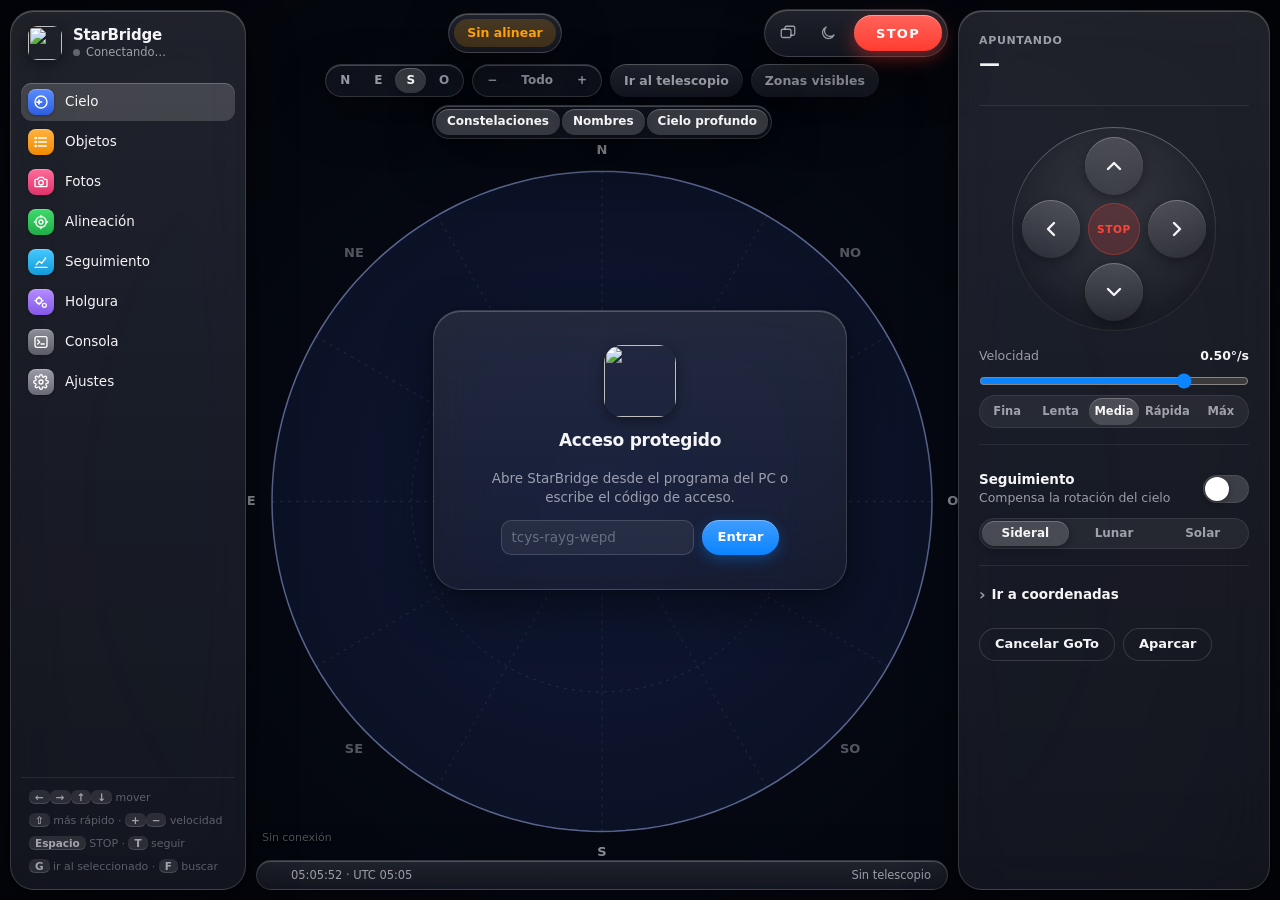
==== desktop/src/main/resources/desk/desk.html @ 4b5fffd3 "StarBridge 0.5.0" ====
<!doctype html>
<html lang="es">
<head>
<meta charset="utf-8">
<meta name="viewport" content="width=device-width, initial-scale=1">
<meta name="color-scheme" content="dark">
<title>StarBridge</title>
<link rel="icon" href="icon-192.png">
<link rel="stylesheet" href="desk.css">
<script src="i18n-en.js"></script>
<script src="i18n.js"></script>
</head>
<body>
<div id="app">
  <!-- Toolbar -->
  <header class="toolbar">
    <div class="brand">
      <img src="icon-192.png" alt="" class="logo">
      <div>
        <div class="app-name">StarBridge</div>
        <div class="conn"><span id="connDot" class="dot"></span><span id="connText">Conectando…</span></div>
      </div>
    </div>
    <div class="toolbar-mid">
      <button id="alignPill" class="pill warn" data-view-link="align">Sin alinear</button>
      <span id="statePill" class="pill hidden"></span>
      <button id="camPill" class="pill hidden" data-view-link="photos" title="La cámara del iPhone"></button>
      <button id="peerPill" class="pill busy hidden" title="Otro StarBridge de la WiFi tiene el telescopio"></button>
      <button id="homePill" class="pill hidden" title="Volver al panel de este PC"></button>
      <button id="portPill" class="pill warn hidden">Elige el puerto del cable</button>
    </div>
    <div class="toolbar-right">
      <button id="padToggle" class="icon-btn hidden" title="Mostrar u ocultar el mando" aria-label="Mando"></button>
      <button id="winBtn" class="icon-btn" title="Ventanas: abre secciones en ventanas aparte" aria-label="Ventanas"></button>
      <button id="nightBtn" class="icon-btn" title="Modo nocturno (N)" aria-label="Modo nocturno"></button>
      <button id="stopBtn" class="stop" title="Parar todo (Espacio)">STOP</button>
    </div>
  </header>

  <!-- Sidebar -->
  <nav class="sidebar" id="sidebar">
    <button data-view="sky" class="active"><i data-icon="sky"></i><span>Cielo</span><kbd>1</kbd></button>
    <button data-view="objects"><i data-icon="list"></i><span>Objetos</span><kbd>2</kbd></button>
    <button data-view="photos"><i data-icon="camera"></i><span>Fotos</span><b class="side-badge hidden" id="photoBadge"></b><kbd>3</kbd></button>
    <button data-view="align"><i data-icon="target"></i><span>Alineación</span><kbd>4</kbd></button>
    <button data-view="tracking"><i data-icon="chart"></i><span>Seguimiento</span><kbd>5</kbd></button>
    <button data-view="slack"><i data-icon="gears"></i><span>Holgura</span><kbd>6</kbd></button>
    <button data-view="console"><i data-icon="terminal"></i><span>Consola</span><kbd>7</kbd></button>
    <button data-view="settings"><i data-icon="settings"></i><span>Ajustes</span><kbd>8</kbd></button>
    <div class="sidebar-foot">
      <div class="kbd-help">
        <div><kbd>←</kbd><kbd>→</kbd><kbd>↑</kbd><kbd>↓</kbd> mover</div>
        <div><kbd>⇧</kbd> más rápido · <kbd>+</kbd><kbd>−</kbd> velocidad</div>
        <div><kbd>Espacio</kbd> STOP · <kbd>T</kbd> seguir</div>
        <div><kbd>G</kbd> ir al seleccionado · <kbd>F</kbd> buscar</div>
      </div>
    </div>
  </nav>

  <!-- Main views -->
  <main class="main">
    <!-- CIELO -->
    <section class="view active" id="view-sky">
      <div class="map-wrap" id="mapWrap">
        <canvas id="sky"></canvas>
        <div class="map-tools">
          <div class="seg small" id="faceSeg">
            <button data-face="0">N</button><button data-face="90">E</button><button data-face="180" class="active">S</button><button data-face="270">O</button>
          </div>
          <div class="seg small">
            <button id="zoomOut" aria-label="Alejar">−</button><button id="zoomReset">Todo</button><button id="zoomIn" aria-label="Acercar">+</button>
          </div>
          <button id="centerScope" class="tool-btn">Ir al telescopio</button>
          <button id="zonesBtn" class="tool-btn" title="Lo que ves desde donde estás (una ventana…)">Zonas visibles</button>
          <div class="seg small" id="layerSeg">
            <button data-layer="lines" class="active">Constelaciones</button><button data-layer="names" class="active">Nombres</button><button data-layer="dso" class="active">Cielo profundo</button>
          </div>
        </div>
        <div class="map-legend" id="mapLegend"></div>
        <div class="tooltip hidden" id="tooltip"></div>
        <div class="map-card hidden" id="mapCard"></div>
        <div class="zone-panel hidden" id="zonePanel"></div>
        <div class="zone-bar hidden" id="zoneBar"></div>
      </div>
    </section>

    <!-- OBJETOS -->
    <section class="view" id="view-objects">
      <div class="two-col">
        <div class="col list-col">
          <div class="search">
            <i data-icon="search"></i>
            <input id="q" type="search" placeholder="M42, Júpiter, Vega, Andrómeda…" autocomplete="off" spellcheck="false">
          </div>
          <div class="chips" id="chips">
            <button class="chip active" data-cat="best">Lo mejor ahora</button>
            <button class="chip" data-cat="solar">Luna y planetas</button>
            <button class="chip" data-cat="messier">Messier</button>
            <button class="chip" data-cat="galaxy">Galaxias</button>
            <button class="chip" data-cat="nebula">Nebulosas</button>
            <button class="chip" data-cat="cluster">Cúmulos</button>
            <button class="chip" data-cat="star">Estrellas</button>
          </div>
          <label class="check"><input id="onlyVisible" type="checkbox" checked> Solo sobre el horizonte</label>
          <label class="check hidden" id="onlyZoneWrap"><input id="onlyZone" type="checkbox"> Solo lo que veo (zonas visibles)</label>
          <div class="list" id="results"></div>
        </div>
        <div class="col detail-col" id="objectDetail">
          <div class="empty-state">
            <div class="big-icon"><i data-icon="sky"></i></div>
            <h2>Elige un objeto</h2>
            <p>Su ficha muestra cuándo está más alto esta noche y te lleva allí con un clic.</p>
          </div>
        </div>
      </div>
    </section>

    <!-- FOTOS (las del iPhone) -->
    <section class="view" id="view-photos">
      <div class="photos">
        <div class="photo-stage" id="photoStage">
          <img id="photoBig" alt="" class="hidden">
          <div class="photo-empty" id="photoEmpty">
            <div class="big-icon"><i data-icon="camera"></i></div>
            <h2>Aún no hay fotos</h2>
            <p>Las fotos que hagas con la app StarBridge EAA del iPhone aparecen aquí en cuanto llegan.</p>
          </div>
          <div class="photo-info hidden" id="photoInfo"></div>
          <div class="photo-tools">
            <button class="tool-btn" id="photoPrev" title="Anterior (,)">‹</button>
            <button class="tool-btn" id="photoNext" title="Siguiente (.)">›</button>
            <label class="tool-btn check-pill"><input type="checkbox" id="photoFollow"> La última al llegar</label>
            <a class="tool-btn" id="photoDownload" download>Descargar</a>
            <button class="tool-btn hidden" id="photoGoto">Ir al objeto</button>
            <button class="tool-btn" id="photoFull" title="Pantalla completa (Z)">Pantalla completa</button>
          </div>
        </div>
        <div class="cam-bar" id="camBar"></div>
        <div class="photo-strip" id="photoStrip"></div>
      </div>
    </section>

    <!-- ALINEACIÓN -->
    <section class="view" id="view-align">
      <div class="page">
        <div class="page-head">
          <h1>Alineación</h1>
          <div class="seg" id="modeSeg">
            <button data-mode="starbridge">Alinea StarBridge</button><button data-mode="hc">Alinea el mando</button>
          </div>
        </div>
        <!-- The guided flow: state, the big button, then one star at a time. -->
        <div class="card align-hero" id="alignHero"></div>
        <div class="grid-2">
          <div class="card">
            <div class="card-title">Estrellas para alinear <span class="muted">la primera es la recomendada</span></div>
            <div class="list" id="alignSuggestions"></div>
          </div>
          <div class="card">
            <div class="card-title">Puntos de alineación</div>
            <table class="table" id="alignPoints"></table>
            <div class="row-actions"><button class="btn ghost" id="alignClear">Empezar de nuevo</button></div>
          </div>
        </div>
        <div class="card" id="levelCard"></div>
      </div>
    </section>

    <!-- SEGUIMIENTO -->
    <section class="view" id="view-tracking">
      <div class="page">
        <div class="page-head">
          <h1>Seguimiento</h1>
          <span class="muted" id="trackHead"></span>
        </div>
        <div class="grid-3" id="trackStats"></div>
        <div class="card">
          <div class="card-title">Error de seguimiento <span class="muted">(″, últimos 10 min)</span></div>
          <canvas class="chart" id="errChart"></canvas>
        </div>
        <div class="card">
          <div class="card-title">Velocidad de los motores <span class="muted">(″/s)</span></div>
          <canvas class="chart" id="rateChart"></canvas>
        </div>
      </div>
    </section>

    <!-- HOLGURA -->
    <section class="view" id="view-slack">
      <div class="page">
        <div class="page-head"><h1>Holgura de los motores</h1></div>
        <div class="card" id="centerCard">
          <div class="card-title">Medirla centrando una estrella <span class="pill ok">la más precisa</span></div>
          <p class="muted">Centras la misma estrella varias veces, terminando cada vez con el último toque en sentido contrario. Los encoders se separan exactamente la holgura (StarBridge descuenta lo que se mueve el cielo), así que no depende de tus reflejos. Cada pareja de centrados es una medida; con 3 o 4 sale muy fina.</p>
          <div id="centerBody"></div>
        </div>
        <div class="grid-2">
          <div class="card">
            <div class="card-title">Holgura medida</div>
            <p class="muted">Grados de motor que se pierden al cambiar de sentido. StarBridge la usa para apuntar, seguir y recoger con las flechas.</p>
            <div class="form-grid">
              <label>Acimut (°)<input id="slackAz" type="number" min="0" max="3" step="0.01"></label>
              <label>Altitud (°)<input id="slackAlt" type="number" min="0" max="3" step="0.01"></label>
            </div>
            <div class="row-actions"><button class="btn primary" id="saveSlack">Guardar</button></div>
            <div class="switch-row">
              <div><div class="row-title">Recoger la holgura con las flechas</div>
                <div class="muted">Al cambiar de sentido, el motor recorre primero toda la holgura deprisa.</div></div>
              <label class="switch"><input id="takeUp" type="checkbox"><span></span></label>
            </div>
          </div>
          <div class="card">
            <div class="card-title">Dónde está el motor dentro de la holgura</div>
            <div id="gearBars"></div>
            <p class="muted">Se sigue con cada lectura del encoder. «Sin saber» hasta el primer movimiento largo tras conectar.</p>
          </div>
        </div>
        <div class="grid-2">
          <div class="card">
            <div class="card-title">Medirla con el ocular</div>
            <p class="muted">Centra una estrella brillante. StarBridge tensa los engranajes y luego mueve muy despacio; pulsa «¡Se mueve!» en cuanto la estrella empiece a moverse.</p>
            <div class="row-actions" id="visualActions">
              <button class="btn" data-visual="azm">Medir acimut</button><button class="btn" data-visual="alt">Medir altitud</button>
            </div>
            <div id="visualState" class="visual"></div>
          </div>
          <div class="card">
            <div class="card-title">Anti-backlash del mando <span class="muted">(0–99)</span></div>
            <p class="muted">Compensación propia de los motores. Si usas la recogida de StarBridge, déjalo a 0 para no compensar dos veces.</p>
            <table class="table" id="nativeTable"></table>
            <div class="row-actions"><button class="btn ghost" id="readNative">Leer del mando</button><button class="btn" id="zeroNative">Poner a 0</button></div>
          </div>
        </div>
      </div>
    </section>

    <!-- CONSOLA -->
    <section class="view" id="view-console">
      <div class="page console-page">
        <div class="page-head">
          <h1>Consola del mando</h1>
          <div class="row-actions"><button class="btn ghost" id="diagBtn">Diagnóstico completo</button><button class="btn ghost" id="pauseTrace">Pausar</button></div>
        </div>
        <div class="card trace-card">
          <pre id="trace" class="trace"></pre>
        </div>
        <div class="card">
          <div class="console-form">
            <input id="rawCmd" type="text" placeholder="Kx · V · z · P 2 16 36 6 0 0 0" spellcheck="false" autocomplete="off">
            <input id="rawLen" type="text" placeholder="respuesta: texto" title="Bytes de respuesta (vacío = texto hasta #)">
            <button class="btn primary" id="rawSend">Enviar</button>
          </div>
          <div class="quick" id="quickCmds"></div>
          <pre id="rawOut" class="raw-out"></pre>
        </div>
      </div>
    </section>

    <!-- AJUSTES -->
    <section class="view" id="view-settings">
      <div class="page">
        <div class="page-head"><h1>Ajustes</h1></div>
        <div class="grid-2">
          <div class="card">
            <div class="card-title">Lugar</div>
            <div class="muted" id="siteInfo"></div>
            <div class="form-grid">
              <label>Latitud (°)<input id="lat" type="number" step="0.0001"></label>
              <label>Longitud (° este +)<input id="lon" type="number" step="0.0001"></label>
            </div>
            <div class="row-actions"><button class="btn primary" id="saveSite">Guardar lugar</button></div>
          </div>
          <div class="card">
            <div class="card-title">GoTo</div>
            <div class="muted">¿Quién mueve los motores?</div>
            <div class="seg" id="gotoSeg"><button data-method="auto">Auto</button><button data-method="hc">El mando</button><button data-method="soft">StarBridge</button></div>
            <p class="muted" id="gotoHint"></p>
            <label class="inline">Aproximación final (°)<input id="approach" type="number" min="0" max="3" step="0.1"></label>
          </div>
          <div class="card">
            <div class="card-title">Mando y montura</div>
            <div id="mountInfo" class="kv"></div>
            <div id="pcPort" class="pc-port hidden"></div>
          </div>
          <div class="card">
            <div class="card-title">Conectar el iPhone</div>
            <div class="muted">Escanéalo con la cámara del iPhone, en la misma WiFi que este PC.</div>
            <div class="share">
              <figure><img id="shareQr" alt="QR para Safari"><figcaption>Safari</figcaption></figure>
              <figure><img id="shareQrApp" alt="QR para la app"><figcaption>App StarBridge EAA</figcaption></figure>
            </div>
            <div class="mono share-text" id="shareText"></div>
          </div>
          <div class="card" data-no-i18n>
            <div class="card-title">Idioma · Language</div>
            <div class="seg" id="langSeg"><button data-l="es">Español</button><button data-l="en">English</button></div>
          </div>
          <div class="card">
            <div class="card-title">Pantalla</div>
            <div class="switch-row"><span>Modo nocturno (rojo)</span><label class="switch"><input id="nightSwitch" type="checkbox"><span></span></label></div>
            <div class="switch-row"><span>Invertir izquierda/derecha</span><label class="switch"><input id="invertAz" type="checkbox"><span></span></label></div>
            <div class="switch-row"><span>Invertir arriba/abajo</span><label class="switch"><input id="invertAlt" type="checkbox"><span></span></label></div>
          </div>
          <div class="card">
            <div class="card-title">Acerca de</div>
            <div class="row-actions" style="margin:0 0 10px"><button class="btn ghost" id="welcomeAgain">Ver la bienvenida</button></div>
            <p class="muted">StarBridge · control de telescopios Celestron NexStar. Estrellas: HYG v4 (CC BY-SA 4.0). Cielo profundo: OpenNGC (CC BY-SA 4.0). Constelaciones: d3-celestial, © 2015 Olaf Frohn (BSD-3-Clause). Planetas: método de Paul Schlyter.</p>
          </div>
        </div>
      </div>
    </section>
  </main>

  <!-- Inspector: the telescope, always at hand -->
  <aside class="inspector">
    <div class="insp-section">
      <div class="insp-label" id="pointLabel">Apuntando</div>
      <div class="insp-title" id="pointTitle">—</div>
      <div class="coords mono" id="coords"></div>
    </div>
    <div class="insp-section">
      <div class="pad" id="pad">
        <button class="dir up" data-axis="alt" data-dir="pos" aria-label="Arriba"><i data-icon="up"></i></button>
        <button class="dir left" data-axis="azm" data-dir="neg" aria-label="Izquierda"><i data-icon="left"></i></button>
        <button class="pad-center" id="padStop" aria-label="Parar">STOP</button>
        <button class="dir right" data-axis="azm" data-dir="pos" aria-label="Derecha"><i data-icon="right"></i></button>
        <button class="dir down" data-axis="alt" data-dir="neg" aria-label="Abajo"><i data-icon="down"></i></button>
      </div>
      <div class="speed">
        <div class="speed-head"><span>Velocidad</span><b id="speedText"></b></div>
        <input id="speed" type="range" min="0" max="1000" step="1">
        <div class="presets" id="presets">
          <button data-arcsec="30">Fina</button><button data-arcsec="240">Lenta</button><button data-arcsec="1800">Media</button><button data-arcsec="7200">Rápida</button><button data-arcsec="16000">Máx</button>
        </div>
      </div>
    </div>
    <div class="insp-section">
      <div class="switch-row"><div><div class="row-title">Seguimiento</div><div class="muted" id="trackSub">Compensa la rotación del cielo</div></div>
        <label class="switch"><input id="trackToggle" type="checkbox"><span></span></label></div>
      <div class="seg small full" id="rateSeg"><button data-rate="sidereal" class="active">Sideral</button><button data-rate="lunar">Lunar</button><button data-rate="solar">Solar</button></div>
    </div>
    <div class="insp-section">
      <details class="goto-coords" id="gotoCoords">
        <summary>Ir a coordenadas</summary>
        <div class="seg small full" id="coordSeg"><button data-kind="radec" class="active">AR / Dec (J2000)</button><button data-kind="altaz">Alt / Az</button></div>
        <div class="form-grid" id="coordRadec">
          <label>AR (h m s)<input id="raIn" type="text" placeholder="0 42 44"></label>
          <label>Dec (° ′ ″)<input id="decIn" type="text" placeholder="+41 16 9"></label>
        </div>
        <div class="form-grid hidden" id="coordAltaz">
          <label>Acimut (°)<input id="azIn" type="number" step="0.1" min="0" max="360"></label>
          <label>Altura (°)<input id="altIn" type="number" step="0.1" min="0" max="90"></label>
        </div>
        <div class="row-actions"><button class="btn primary" id="coordGo">Ir</button></div>
        <div class="form-error hidden" id="coordErr"></div>
      </details>
      <div class="row-actions">
        <button class="btn ghost" id="cancelGoto">Cancelar GoTo</button>
        <button class="btn ghost" id="parkBtn">Aparcar</button>
      </div>
    </div>
  </aside>

  <!-- Status bar -->
  <footer class="statusbar">
    <span id="sbSite"></span><span id="sbTime"></span><span id="sbLst"></span>
    <span class="grow"></span>
    <span id="sbLink"></span>
  </footer>
</div>

<div class="toasts" id="toasts"></div>

<div class="win-menu hidden" id="winMenu"></div>

<div class="modal hidden" id="modal">
  <div class="modal-card" id="modalCard"></div>
</div>

<div class="locked hidden" id="locked">
  <div class="locked-card">
    <img src="icon-192.png" alt="" class="logo big">
    <h2>Acceso protegido</h2>
    <p>Abre StarBridge desde el programa del PC o escribe el código de acceso.</p>
    <form id="codeForm"><input id="codeInput" type="text" placeholder="tcys-rayg-wepd" autocomplete="off"><button class="btn primary">Entrar</button></form>
  </div>
</div>

<script src="desk.js"></script>
</body>
</html>
---- desktop/src/main/resources/desk/desk.css ----
/*
 * StarBridge for the computer. "Liquid Glass": the sky fills the whole window and the
 * sidebar, toolbar, inspector and status bar float over it as translucent glass panels.
 * Dark by default, a full red night mode. Offline (system fonts, inline icons).
 */
:root {
  --bg: #06070c;
  --text: #f5f5f7;
  --text-2: rgba(235, 235, 245, 0.62);
  --text-3: rgba(235, 235, 245, 0.34);
  --line: rgba(255, 255, 255, 0.08);
  --line-2: rgba(255, 255, 255, 0.14);
  --fill: rgba(255, 255, 255, 0.06);
  --fill-2: rgba(255, 255, 255, 0.1);
  --fill-3: rgba(255, 255, 255, 0.16);
  --accent: #0a84ff;
  --accent-2: #409cff;
  --accent-ink: #ffffff;
  --accent-soft: rgba(10, 132, 255, 0.2);
  --green: #30d158;
  --green-soft: rgba(48, 209, 88, 0.18);
  --orange: #ff9f0a;
  --orange-soft: rgba(255, 159, 10, 0.18);
  --red: #ff453a;
  --red-soft: rgba(255, 69, 58, 0.18);
  --stop: #ff3b30;
  /* Glass material. */
  --glass: rgba(28, 30, 40, 0.52);
  --glass-strong: rgba(24, 26, 36, 0.78);
  --glass-edge: rgba(255, 255, 255, 0.14);
  --glass-hi: rgba(255, 255, 255, 0.22);
  --glass-shadow: 0 18px 50px rgba(0, 0, 0, 0.45), 0 2px 8px rgba(0, 0, 0, 0.25);
  --blur: blur(30px) saturate(170%);
  /* Page backdrop (what the glass shows when the sky is not behind it). */
  --wash-1: rgba(48, 86, 210, 0.32);
  --wash-2: rgba(140, 70, 220, 0.24);
  --wash-3: rgba(20, 150, 200, 0.16);
  /* Sky map. */
  --sky-1: #0f1834;
  --sky-2: #04060c;
  --sky-grid: rgba(150, 170, 230, 0.15);
  --sky-horizon: rgba(170, 190, 255, 0.5);
  --sky-line: rgba(120, 160, 255, 0.28);
  --sky-label: rgba(170, 190, 240, 0.55);
  --sky-star: #f4f7ff;
  --sky-planet: #ffd16b;
  --sky-dso: #8cc8ff;
  --sky-scope: #ff5a4e;
  --sky-select: #0a84ff;
  --chart-a: #0a84ff;
  --chart-b: #ff9f0a;
  /* Kept for older rules and the charts. */
  --panel: rgba(28, 30, 40, 0.6);
  --panel-2: rgba(255, 255, 255, 0.07);
  --raise: rgba(255, 255, 255, 0.12);
  --bg-2: rgba(0, 0, 0, 0.25);
  /* Geometry. */
  --gap: 10px;
  --side-w: 236px;
  --insp-w: 312px;
  --bar-h: 46px;
  --status-h: 30px;
  --radius: 18px;
  --radius-lg: 24px;
  --safe-l: calc(var(--gap) * 2 + var(--side-w));
  --safe-r: calc(var(--gap) * 2 + var(--insp-w));
  --safe-t: calc(var(--gap) * 2 + var(--bar-h));
  --safe-b: calc(var(--gap) * 2 + var(--status-h));
  --font: -apple-system, BlinkMacSystemFont, "SF Pro Text", "Segoe UI Variable Text", "Segoe UI", system-ui, sans-serif;
  --font-display: -apple-system, BlinkMacSystemFont, "SF Pro Display", "Segoe UI Variable Display", "Segoe UI", system-ui, sans-serif;
  --mono: ui-monospace, "SF Mono", "Cascadia Mono", Consolas, monospace;
  --ease: cubic-bezier(0.2, 0.9, 0.25, 1);
  color-scheme: dark;
}
body.night {
  --bg: #000;
  --text: #ff6156;
  --text-2: rgba(255, 80, 70, 0.72);
  --text-3: rgba(255, 70, 60, 0.4);
  --line: rgba(255, 60, 50, 0.13);
  --line-2: rgba(255, 60, 50, 0.22);
  --fill: rgba(255, 40, 30, 0.06);
  --fill-2: rgba(255, 40, 30, 0.1);
  --fill-3: rgba(255, 40, 30, 0.16);
  --accent: #ff3b30; --accent-2: #ff5a4e; --accent-ink: #000; --accent-soft: rgba(255, 59, 48, 0.18);
  --green: #ff6a55; --green-soft: rgba(255, 90, 70, 0.14);
  --orange: #ff8a50; --orange-soft: rgba(255, 120, 70, 0.14);
  --red: #ff2a1f; --red-soft: rgba(255, 40, 30, 0.18);
  --stop: #a50c05;
  --glass: rgba(20, 2, 2, 0.6);
  --glass-strong: rgba(16, 2, 2, 0.85);
  --glass-edge: rgba(255, 60, 50, 0.18);
  --glass-hi: rgba(255, 70, 60, 0.18);
  --wash-1: rgba(120, 10, 5, 0.25); --wash-2: rgba(80, 0, 0, 0.2); --wash-3: rgba(60, 5, 0, 0.15);
  --sky-1: #120203; --sky-2: #000;
  --sky-grid: rgba(255, 60, 50, 0.14);
  --sky-horizon: rgba(255, 70, 60, 0.5);
  --sky-line: rgba(255, 60, 50, 0.26);
  --sky-label: rgba(255, 80, 70, 0.5);
  --sky-star: #ff6a60; --sky-planet: #ff8a50; --sky-dso: #c8443a; --sky-scope: #ff2a1f; --sky-select: #ff6a60;
  --chart-a: #ff5a4e; --chart-b: #b0301f;
  --panel: rgba(20, 2, 2, 0.6); --panel-2: rgba(255, 40, 30, 0.07); --raise: rgba(255, 40, 30, 0.12); --bg-2: rgba(0, 0, 0, 0.4);
}

* { box-sizing: border-box; }
html, body { margin: 0; height: 100%; color: var(--text); font: 13.5px/1.45 var(--font); letter-spacing: -0.003em; -webkit-font-smoothing: antialiased; }
body {
  overflow: hidden; user-select: none;
  background:
    radial-gradient(1100px 700px at 18% -10%, var(--wash-1), transparent 60%),
    radial-gradient(900px 700px at 100% 110%, var(--wash-2), transparent 60%),
    radial-gradient(700px 500px at 60% 40%, var(--wash-3), transparent 70%),
    var(--bg);
}
input, textarea, pre { user-select: text; }
button { font: inherit; color: inherit; cursor: pointer; -webkit-tap-highlight-color: transparent; }
button:focus-visible, a:focus-visible, input:focus-visible { outline: 2px solid var(--accent); outline-offset: 2px; }
a { color: var(--accent-2); }
.hidden { display: none !important; }
.muted { color: var(--text-2); font-size: 12.5px; }
.mono { font-family: var(--mono); font-variant-numeric: tabular-nums; }
h1 { font: 700 30px/1.15 var(--font-display); letter-spacing: -0.025em; margin: 0; }
h2 { font: 650 17px/1.3 var(--font-display); letter-spacing: -0.015em; margin: 0 0 6px; }
kbd { font: 600 10.5px var(--font); padding: 1px 6px; border-radius: 6px; background: var(--fill-2); box-shadow: inset 0 -1px 0 var(--line-2); color: var(--text-2); }
svg.ic { width: 18px; height: 18px; fill: none; stroke: currentColor; stroke-width: 1.7; stroke-linecap: round; stroke-linejoin: round; flex: none; }

/* The glass material: blur of what is behind + a light edge on top. */
.sidebar, .inspector, .toolbar-mid, .toolbar-right, .statusbar, .map-tools > *, .card, .stat, .map-card, .tooltip,
.toast, .modal-card, .win-menu, .zone-panel, .zone-bar, .two-col, .photos, .cam-exp, .photo-info, .photo-tools > *, .locked-card {
  background: linear-gradient(180deg, rgba(255, 255, 255, 0.07), rgba(255, 255, 255, 0.015)) , var(--glass);
  -webkit-backdrop-filter: var(--blur); backdrop-filter: var(--blur);
  border: 1px solid var(--glass-edge);
  box-shadow: inset 0 1px 0 var(--glass-hi), var(--glass-shadow);
}

/* ---------- Layout: everything floats over the full-window content ---------- */
#app { position: fixed; inset: 0; }
.main { position: absolute; inset: 0; overflow: hidden; z-index: 0; }
.sidebar {
  position: absolute; z-index: 20; top: var(--gap); bottom: var(--gap); left: var(--gap); width: var(--side-w);
  display: flex; flex-direction: column; gap: 2px; padding: 72px 10px 12px; border-radius: var(--radius-lg);
}
.inspector {
  position: absolute; z-index: 20; top: var(--gap); bottom: var(--gap); right: var(--gap); width: var(--insp-w);
  overflow-y: auto; border-radius: var(--radius-lg); padding: 6px 0;
}
.toolbar {
  position: absolute; z-index: 21; top: var(--gap); left: var(--safe-l); right: var(--safe-r); height: var(--bar-h);
  display: flex; align-items: center; gap: 10px; pointer-events: none;
}
.toolbar > * { pointer-events: auto; }
.statusbar {
  position: absolute; z-index: 15; bottom: var(--gap); left: var(--safe-l); right: var(--safe-r); height: var(--status-h);
  display: flex; align-items: center; gap: 18px; padding: 0 16px; border-radius: 99px; overflow: hidden;
  font-size: 11.5px; color: var(--text-2); font-variant-numeric: tabular-nums;
}
.statusbar .grow { flex: 1; }
.statusbar > span { white-space: nowrap; }

/* ---------- Brand (top of the sidebar) and toolbar ---------- */
.brand { position: fixed; z-index: 25; top: calc(var(--gap) + 16px); left: calc(var(--gap) + 18px); width: calc(var(--side-w) - 36px); display: flex; align-items: center; gap: 11px; }
.logo { width: 34px; height: 34px; border-radius: 9px; box-shadow: 0 4px 14px rgba(0, 0, 0, 0.4); }
.logo.big { width: 72px; height: 72px; border-radius: 18px; }
.app-name { font: 700 15px var(--font-display); letter-spacing: -0.015em; }
.conn { display: flex; align-items: center; gap: 6px; font-size: 11.5px; color: var(--text-2); white-space: nowrap; overflow: hidden; text-overflow: ellipsis; max-width: 160px; }
.conn > span:last-child { overflow: hidden; text-overflow: ellipsis; }
.dot { width: 7px; height: 7px; border-radius: 50%; background: var(--text-3); flex: none; }
.dot.on { background: var(--green); box-shadow: 0 0 8px var(--green); }
.dot.half { background: var(--orange); }
.toolbar-mid { margin: 0 auto; display: flex; gap: 6px; align-items: center; padding: 5px; border-radius: 99px; min-height: 38px; }
.toolbar-mid:not(:has(> :not(.hidden))) { visibility: hidden; }
.toolbar-right { display: flex; align-items: center; gap: 4px; padding: 5px; border-radius: 99px; }
.pill { border: 0; padding: 5px 13px; border-radius: 99px; font-size: 12.5px; font-weight: 600; background: var(--fill-2); color: var(--text-2); white-space: nowrap; transition: background 0.2s; }
.pill.warn { background: var(--orange-soft); color: var(--orange); }
.pill.ok { background: var(--green-soft); color: var(--green); }
.pill.busy { background: var(--accent-soft); color: var(--accent-2); }
button.pill:hover { filter: brightness(1.2); }
.icon-btn { width: 36px; height: 36px; border-radius: 50%; border: 0; background: transparent; display: grid; place-items: center; color: var(--text-2); transition: background 0.15s, color 0.15s; }
.icon-btn:hover { color: var(--text); background: var(--fill-2); }
.stop {
  border: 0; height: 36px; padding: 0 22px; margin-left: 4px; border-radius: 99px; color: #fff; font: 800 13px var(--font-display); letter-spacing: 0.1em;
  background: linear-gradient(180deg, color-mix(in srgb, var(--stop) 80%, #fff 20%), var(--stop));
  box-shadow: inset 0 1px 0 rgba(255, 255, 255, 0.35), 0 6px 18px color-mix(in srgb, var(--stop) 45%, transparent);
  transition: transform 0.1s;
}
body.night .stop { color: #ffb3ad; }
.stop:hover { filter: brightness(1.08); }
.stop:active { transform: scale(0.95); }
.stop.flash { animation: flash 0.5s ease-out; }
@keyframes flash { from { box-shadow: 0 0 0 0 var(--stop); } to { box-shadow: 0 0 0 24px transparent; } }

/* ---------- Sidebar ---------- */
.sidebar > button {
  display: flex; align-items: center; gap: 11px; padding: 6px 10px 6px 7px; border: 0; border-radius: 11px; background: none;
  color: var(--text); font-weight: 520; text-align: left; transition: background 0.15s;
}
.sidebar > button span { flex: 1; }
.sidebar > button svg.ic { width: 26px; height: 26px; padding: 5px; border-radius: 8px; color: #fff; stroke-width: 2; box-shadow: inset 0 1px 0 rgba(255, 255, 255, 0.25), 0 1px 3px rgba(0, 0, 0, 0.3); }
.sidebar > button[data-view=sky] svg.ic { background: linear-gradient(180deg, #5a8cff, #2e5ee0); }
.sidebar > button[data-view=objects] svg.ic { background: linear-gradient(180deg, #ffb340, #f08a00); }
.sidebar > button[data-view=photos] svg.ic { background: linear-gradient(180deg, #ff6b9a, #e0336b); }
.sidebar > button[data-view=align] svg.ic { background: linear-gradient(180deg, #3fd96a, #1fae49); }
.sidebar > button[data-view=tracking] svg.ic { background: linear-gradient(180deg, #45c8ff, #129bd8); }
.sidebar > button[data-view=slack] svg.ic { background: linear-gradient(180deg, #b48cff, #8458e8); }
.sidebar > button[data-view=console] svg.ic { background: linear-gradient(180deg, #8e8e98, #5c5c66); }
.sidebar > button[data-view=settings] svg.ic { background: linear-gradient(180deg, #9a9aa6, #6a6a76); }
body.night .sidebar > button svg.ic { background: rgba(255, 40, 30, 0.16) !important; color: var(--text); box-shadow: none; }
.sidebar > button kbd { opacity: 0; transition: opacity 0.15s; }
.sidebar > button:hover { background: var(--fill); }
.sidebar > button:hover kbd { opacity: 1; }
.sidebar > button.active { background: var(--fill-3); box-shadow: inset 0 1px 0 var(--glass-hi); }
.sidebar-foot { margin-top: auto; padding: 12px 8px 2px; border-top: 1px solid var(--line); }
.kbd-help { display: grid; gap: 7px; font-size: 11px; color: var(--text-3); }
.side-badge { min-width: 18px; height: 18px; padding: 0 5px; border-radius: 9px; background: var(--accent); color: var(--accent-ink); font-size: 11px; line-height: 18px; text-align: center; font-weight: 700; }

/* ---------- Views and pages ---------- */
.view { position: absolute; inset: 0; display: none; }
.view.active { display: block; animation: viewIn 0.28s var(--ease); }
@keyframes viewIn { from { opacity: 0; transform: translateY(6px) scale(0.995); } to { opacity: 1; transform: none; } }
.page {
  height: 100%; overflow-y: auto; display: flex; flex-direction: column; gap: 16px;
  padding: calc(var(--safe-t) + 8px) calc(var(--safe-r) + 8px) calc(var(--safe-b) + 16px) calc(var(--safe-l) + 8px);
}
.page > * { max-width: 1180px; width: 100%; margin-left: auto; margin-right: auto; }
.page-head { display: flex; align-items: flex-end; justify-content: space-between; gap: 16px; flex-wrap: wrap; padding: 4px 4px 2px; }
.grid-2 { display: grid; grid-template-columns: repeat(auto-fit, minmax(340px, 1fr)); gap: 16px; }
.grid-3 { display: grid; grid-template-columns: repeat(auto-fit, minmax(170px, 1fr)); gap: 12px; }
.card { border-radius: var(--radius); padding: 18px 20px; }
.card-title { font: 650 15px var(--font-display); letter-spacing: -0.01em; margin-bottom: 10px; display: flex; align-items: center; gap: 8px; flex-wrap: wrap; }
.card-title .muted { font: 500 12px var(--font); letter-spacing: 0; }
.stat { border-radius: var(--radius); padding: 14px 16px; }
.stat .k { color: var(--text-2); font-size: 12px; }
.stat .v { font: 700 24px var(--font-display); letter-spacing: -0.02em; font-variant-numeric: tabular-nums; margin-top: 2px; }
.stat .v small { font: 500 13px var(--font); color: var(--text-2); }

/* ---------- Controls ---------- */
.btn {
  border: 0; background: var(--fill-2); border-radius: 99px; padding: 7px 16px; font-weight: 600; font-size: 13px; color: var(--text);
  box-shadow: inset 0 1px 0 rgba(255, 255, 255, 0.08), inset 0 0 0 1px var(--line); transition: background 0.15s, transform 0.1s, filter 0.15s;
}
.btn:hover { background: var(--fill-3); }
.btn:active { transform: scale(0.97); }
.btn:disabled { opacity: 0.4; cursor: default; transform: none; }
.btn.primary { background: linear-gradient(180deg, var(--accent-2), var(--accent)); color: var(--accent-ink); box-shadow: inset 0 1px 0 rgba(255, 255, 255, 0.3), 0 4px 14px color-mix(in srgb, var(--accent) 35%, transparent); }
.btn.primary:hover { filter: brightness(1.08); }
.btn.ghost { background: transparent; box-shadow: inset 0 0 0 1px var(--line-2); }
.btn.ghost:hover { background: var(--fill); }
.btn.danger { color: var(--red); }
.btn.big { padding: 11px 22px; font-size: 15px; }
.row-actions { display: flex; gap: 8px; flex-wrap: wrap; margin-top: 14px; }
.seg { position: relative; display: inline-flex; gap: 2px; padding: 3px; border-radius: 99px; background: var(--fill); box-shadow: inset 0 0 0 1px var(--line); }
.seg button { border: 0; background: none; padding: 6px 14px; border-radius: 99px; color: var(--text-2); font-weight: 600; font-size: 12.5px; transition: background 0.2s var(--ease), color 0.2s; }
.seg button:hover { color: var(--text); }
.seg button.active { background: var(--fill-3); color: var(--text); box-shadow: inset 0 1px 0 var(--glass-hi), 0 2px 8px rgba(0, 0, 0, 0.3); }
.seg.small button { padding: 4px 11px; font-size: 12px; }
.seg.full { display: flex; width: 100%; }
.seg.full button { flex: 1; }
input[type=text], input[type=number], input[type=search], select {
  width: 100%; font: inherit; color: var(--text); background: var(--fill); border: 0; border-radius: 10px; padding: 8px 11px; outline: none;
  box-shadow: inset 0 0 0 1px var(--line-2); transition: box-shadow 0.15s, background 0.15s;
}
input:focus, select:focus { background: var(--fill-2); box-shadow: inset 0 0 0 1px var(--accent), 0 0 0 4px var(--accent-soft); }
input::placeholder { color: var(--text-3); }
.form-grid { display: grid; grid-template-columns: 1fr 1fr; gap: 10px; margin-top: 10px; }
.form-grid label, label.inline { display: grid; gap: 5px; font-size: 12px; color: var(--text-2); }
label.inline { margin-top: 12px; max-width: 220px; }
.form-error { color: var(--red); font-size: 12.5px; margin-top: 6px; }
.switch-row { display: flex; align-items: center; justify-content: space-between; gap: 14px; padding: 10px 0; }
.card .switch-row + .switch-row { border-top: 1px solid var(--line); }
.row-title { font-weight: 600; }
.switch { position: relative; width: 46px; height: 28px; flex: none; }
.switch input { opacity: 0; width: 0; height: 0; }
.switch span { position: absolute; inset: 0; border-radius: 99px; background: var(--fill-3); transition: background 0.25s var(--ease); box-shadow: inset 0 0 0 1px var(--line); }
.switch span::after { content: ""; position: absolute; width: 24px; height: 24px; left: 2px; top: 2px; border-radius: 50%; background: #fff; transition: transform 0.25s var(--ease); box-shadow: 0 2px 6px rgba(0, 0, 0, 0.35); }
.switch input:checked + span { background: var(--green); }
.switch input:checked + span::after { transform: translateX(18px); }
body.night .switch span::after { background: #2a0606; }
.check { display: flex; gap: 8px; align-items: center; font-size: 12.5px; color: var(--text-2); }
.check input { accent-color: var(--accent); }
.chips { display: flex; flex-wrap: wrap; gap: 6px; }
.chip { border: 0; background: var(--fill); box-shadow: inset 0 0 0 1px var(--line); color: var(--text-2); padding: 5px 12px; border-radius: 99px; font-size: 12.5px; font-weight: 550; transition: background 0.15s; }
.chip:hover { background: var(--fill-2); color: var(--text); }
.chip.active { background: var(--accent); color: var(--accent-ink); box-shadow: none; }
.table { width: 100%; border-collapse: collapse; font-size: 13px; }
.table th { text-align: left; color: var(--text-2); font-weight: 600; font-size: 11.5px; padding: 6px 4px; border-bottom: 1px solid var(--line); }
.table td { padding: 9px 4px; border-bottom: 1px solid var(--line); font-variant-numeric: tabular-nums; }
.table tr:last-child td { border-bottom: 0; }
.table input { width: 70px; }
.kv { display: grid; grid-template-columns: auto 1fr; gap: 0; font-size: 13px; }
.kv span { padding: 8px 0; border-bottom: 1px solid var(--line); }
.kv span:nth-last-child(-n+2) { border-bottom: 0; }
.kv span:nth-child(odd) { color: var(--text-2); padding-right: 18px; }
.kv span:nth-child(even) { text-align: right; font-weight: 550; }
input[type=range] { width: 100%; accent-color: var(--accent); margin: 8px 0 6px; }

/* ---------- Sky: full window, tools float in glass capsules ---------- */
.map-wrap { position: absolute; inset: 0; background: var(--sky-2); overflow: hidden; }
#sky { width: 100%; height: 100%; display: block; cursor: grab; }
#sky.dragging { cursor: grabbing; }
.map-tools { position: absolute; top: calc(var(--safe-t) - 2px); left: calc(var(--safe-l)); right: calc(var(--safe-r)); display: flex; gap: 8px; flex-wrap: wrap; justify-content: center; pointer-events: none; z-index: 5; }
.map-tools > * { pointer-events: auto; border-radius: 99px; }
.map-tools .seg { background: var(--glass); box-shadow: inset 0 1px 0 var(--glass-hi), var(--glass-shadow); }
.tool-btn { border: 0; border-radius: 99px; padding: 6px 14px; font-size: 12.5px; font-weight: 600; color: var(--text-2); transition: color 0.15s, background 0.15s; }
.tool-btn:hover { color: var(--text); }
.map-legend { position: absolute; left: calc(var(--safe-l) + 6px); bottom: calc(var(--safe-b) + 4px); font-size: 11px; color: var(--text-3); text-shadow: 0 1px 2px #000; }
.tooltip { position: absolute; pointer-events: none; padding: 7px 11px; border-radius: 12px; font-size: 12px; white-space: nowrap; z-index: 6; }
.tooltip b { font-weight: 650; }
.map-card { position: absolute; right: calc(var(--safe-r) + 4px); bottom: calc(var(--safe-b) + 4px); width: 320px; padding: 18px; border-radius: var(--radius-lg); animation: rise 0.28s var(--ease); z-index: 6; }
@keyframes rise { from { transform: translateY(10px) scale(0.98); opacity: 0; } to { transform: none; opacity: 1; } }
.map-card h2 { font-size: 19px; padding-right: 28px; }
.map-card .close, .zone-panel .close { position: absolute; top: 12px; right: 12px; border: 0; background: var(--fill-2); width: 26px; height: 26px; border-radius: 50%; color: var(--text-2); display: grid; place-items: center; }
.map-card .close:hover, .zone-panel .close:hover { background: var(--fill-3); color: var(--text); }
.facts { display: grid; grid-template-columns: 1fr 1fr; gap: 8px; margin: 12px 0; font-size: 12.5px; }
.facts > div { background: var(--fill); border-radius: 12px; padding: 8px 10px; }
.facts span { color: var(--text-2); display: block; font-size: 11px; }
.facts b { font-weight: 600; font-variant-numeric: tabular-nums; }

/* ---------- Objects: one glass window with the list and the detail ---------- */
.two-col {
  position: absolute; top: var(--safe-t); left: var(--safe-l); right: var(--safe-r); bottom: var(--safe-b);
  display: grid; grid-template-columns: minmax(290px, 360px) minmax(0, 1fr); border-radius: var(--radius-lg); overflow: hidden;
}
.col { overflow-y: auto; padding: 18px 20px; }
.list-col { border-right: 1px solid var(--line); display: flex; flex-direction: column; gap: 10px; background: rgba(0, 0, 0, 0.12); }
.search { position: relative; }
.search svg { position: absolute; left: 11px; top: 50%; transform: translateY(-50%); color: var(--text-3); }
.search input { padding-left: 36px; height: 38px; border-radius: 12px; }
.list { display: flex; flex-direction: column; gap: 2px; }
.item { display: flex; align-items: center; gap: 12px; padding: 8px 10px; border-radius: 12px; cursor: pointer; transition: background 0.12s; }
.item:hover { background: var(--fill); }
.item.sel { background: var(--accent-soft); box-shadow: inset 0 0 0 1px color-mix(in srgb, var(--accent) 40%, transparent); }
.item .badge { width: 34px; height: 34px; border-radius: 10px; display: grid; place-items: center; background: var(--fill-2); color: var(--text-2); font-size: 15px; flex: none; box-shadow: inset 0 1px 0 var(--glass-hi); }
.item .meta { flex: 1; min-width: 0; }
.item .name { font-weight: 600; white-space: nowrap; overflow: hidden; text-overflow: ellipsis; }
.item .sub { font-size: 12px; color: var(--text-2); white-space: nowrap; overflow: hidden; text-overflow: ellipsis; }
.item .alt { text-align: right; font-size: 12px; color: var(--text-2); font-variant-numeric: tabular-nums; }
.item .alt b { display: block; color: var(--text); font-size: 13px; }
.item.below { opacity: 0.45; }
.list.compact .item { padding: 6px 8px; }
.empty-state { height: 100%; display: grid; place-content: center; text-align: center; color: var(--text-2); gap: 8px; max-width: 360px; margin: 0 auto; }
.big-icon { display: grid; place-items: center; }
.big-icon svg { width: 64px; height: 64px; padding: 14px; border-radius: 20px; stroke-width: 1.5; color: var(--text-2); background: var(--fill); box-shadow: inset 0 1px 0 var(--glass-hi); }
.detail-head { display: flex; justify-content: space-between; align-items: flex-start; gap: 16px; }
.detail-head h1 { font-size: 30px; }
.detail-kind { color: var(--text-2); margin: 4px 0 16px; }
.night-chart { width: 100%; height: 220px; display: block; margin: 8px 0 4px; }
.times { display: grid; grid-template-columns: repeat(4, 1fr); gap: 10px; }

/* ---------- Inspector: the telescope, always at hand ---------- */
.insp-section { padding: 16px 20px; position: relative; }
.insp-section + .insp-section::before { content: ""; position: absolute; top: 0; left: 20px; right: 20px; height: 1px; background: var(--line); }
.insp-label { color: var(--text-2); font-size: 11px; font-weight: 600; text-transform: uppercase; letter-spacing: 0.06em; }
.insp-title { font: 700 21px/1.2 var(--font-display); letter-spacing: -0.02em; margin: 3px 0 12px; }
.coords { display: grid; grid-template-columns: 1fr 1fr; gap: 8px; font-size: 13.5px; }
.coords > div { background: var(--fill); border-radius: 12px; padding: 7px 10px; }
.coords span { display: block; font-family: var(--font); font-size: 10.5px; color: var(--text-2); margin-bottom: 1px; }
.pad {
  position: relative; width: 204px; height: 204px; margin: 6px auto 16px; border-radius: 50%;
  background: radial-gradient(circle at 50% 35%, rgba(255, 255, 255, 0.09), rgba(255, 255, 255, 0.02) 70%);
  box-shadow: inset 0 1px 0 var(--glass-hi), inset 0 0 0 1px var(--line), inset 0 -10px 30px rgba(0, 0, 0, 0.25);
}
.pad .dir {
  position: absolute; width: 58px; height: 58px; border-radius: 50%; border: 0; display: grid; place-items: center; color: var(--text);
  background: linear-gradient(180deg, rgba(255, 255, 255, 0.16), rgba(255, 255, 255, 0.06));
  box-shadow: inset 0 1px 0 rgba(255, 255, 255, 0.25), 0 4px 12px rgba(0, 0, 0, 0.35); touch-action: none; transition: background 0.1s, transform 0.1s;
}
.pad .dir:hover { background: linear-gradient(180deg, rgba(255, 255, 255, 0.22), rgba(255, 255, 255, 0.1)); }
.pad .dir svg { width: 24px; height: 24px; stroke-width: 2.4; }
.pad .dir.pressed { background: linear-gradient(180deg, var(--accent-2), var(--accent)); color: var(--accent-ink); transform: scale(0.93); }
.pad .up { top: 10px; left: 73px; } .pad .down { bottom: 10px; left: 73px; }
.pad .left { left: 10px; top: 73px; } .pad .right { right: 10px; top: 73px; }
.pad-center { position: absolute; left: 76px; top: 76px; width: 52px; height: 52px; border-radius: 50%; border: 0; background: var(--red-soft); color: var(--red); font-size: 10.5px; font-weight: 800; letter-spacing: 0.06em; box-shadow: inset 0 0 0 1px color-mix(in srgb, var(--red) 35%, transparent); transition: transform 0.1s; }
.pad-center:active { transform: scale(0.93); }
.speed-head { display: flex; justify-content: space-between; font-size: 12.5px; color: var(--text-2); }
.speed-head b { color: var(--text); font-weight: 650; font-variant-numeric: tabular-nums; }
.presets { display: grid; grid-template-columns: repeat(5, 1fr); gap: 3px; padding: 3px; border-radius: 99px; background: var(--fill); box-shadow: inset 0 0 0 1px var(--line); }
.presets button { border: 0; background: none; border-radius: 99px; padding: 5px 0; font-size: 11.5px; font-weight: 600; color: var(--text-2); transition: background 0.15s; }
.presets button:hover { color: var(--text); }
.presets button.active { background: var(--fill-3); color: var(--text); box-shadow: inset 0 1px 0 var(--glass-hi); }
.goto-coords summary { cursor: pointer; font-weight: 600; padding: 2px 0 8px; list-style: none; display: flex; align-items: center; gap: 6px; }
.goto-coords summary::-webkit-details-marker { display: none; }
.goto-coords summary::before { content: "›"; display: inline-block; color: var(--text-2); font-size: 16px; transition: transform 0.2s; }
.goto-coords[open] summary::before { transform: rotate(90deg); }
.goto-coords .seg { margin-bottom: 2px; }

/* ---------- Alignment ---------- */
.align-big { display: flex; gap: 16px; align-items: center; }
.ring { width: 58px; height: 58px; border-radius: 50%; display: grid; place-items: center; font: 750 21px var(--font-display); border: 3px solid var(--text-3); color: var(--text-2); flex: none; }
.ring.ok { border-color: var(--green); color: var(--green); box-shadow: 0 0 22px var(--green-soft); }
.ring.rough { border-color: var(--orange); color: var(--orange); box-shadow: 0 0 22px var(--orange-soft); }
.steps { margin: 10px 0 0; padding-left: 20px; color: var(--text-2); font-size: 13px; }
.steps li { margin: 5px 0; }
.steps li.done { color: var(--green); }

/* ---------- Tracking ---------- */
.chart { width: 100%; height: 200px; display: block; }

/* ---------- Slack ---------- */
.gear { margin: 10px 0 14px; }
.gear-head { display: flex; justify-content: space-between; font-size: 12.5px; color: var(--text-2); }
.gear-track { position: relative; height: 28px; margin-top: 6px; border-radius: 99px; background: var(--fill); box-shadow: inset 0 0 0 1px var(--line); }
.gear-track .mid { position: absolute; left: 50%; top: 5px; bottom: 5px; width: 1px; background: var(--line-2); }
.gear-track .knob { position: absolute; top: 4px; width: 20px; height: 20px; margin-left: -10px; border-radius: 50%; background: linear-gradient(180deg, var(--accent-2), var(--accent)); box-shadow: 0 2px 6px rgba(0, 0, 0, 0.4); transition: left 0.3s var(--ease); }
.gear-track .end { position: absolute; top: 6px; font-size: 10.5px; color: var(--text-3); }
.visual { margin-top: 12px; }
.visual .big-mark { width: 100%; height: 72px; font-size: 22px; border-radius: 22px; }

/* ---------- Console ---------- */
.console-page { gap: 12px; }
.trace-card { flex: 1; min-height: 240px; padding: 0; overflow: hidden; display: flex; }
.trace { flex: 1; margin: 0; padding: 14px 18px; overflow: auto; font: 12px/1.6 var(--mono); color: var(--text-2); white-space: pre; }
.console-form { display: grid; grid-template-columns: 1fr 150px auto; gap: 8px; }
.console-form input { font-family: var(--mono); }
.quick { display: flex; flex-wrap: wrap; gap: 6px; margin-top: 12px; }
.quick button { border: 0; background: var(--fill); box-shadow: inset 0 0 0 1px var(--line); border-radius: 99px; padding: 4px 11px; font: 12px var(--mono); color: var(--text-2); }
.quick button:hover { background: var(--fill-2); color: var(--text); }
.raw-out { margin: 10px 0 0; font: 12.5px var(--mono); color: var(--text); white-space: pre-wrap; min-height: 18px; }

/* ---------- Slack by centring, settings ---------- */
#centerCard { margin-bottom: 0; }
#centerCard .card-title .pill { font-size: 11px; padding: 2px 9px; }
.center-start { display: flex; gap: 12px; align-items: flex-end; flex-wrap: wrap; }
.center-start label.inline { margin-top: 0; max-width: 320px; min-width: 240px; }
.center-step { font-size: 15px; line-height: 1.55; margin: 6px 0 12px; }
.center-step .arrow, .arrow-big { display: inline-block; min-width: 28px; padding: 0 7px; border-radius: 8px; background: var(--accent-soft); color: var(--accent-2); text-align: center; font-weight: 700; }
.arrow-big { font-size: 16px; }
.center-warn { color: var(--orange); font-size: 12.5px; margin: 8px 0; }
.center-result b { font-size: 15px; }
.share { display: flex; gap: 18px; margin-top: 14px; flex-wrap: wrap; }
.share figure { margin: 0; text-align: center; }
.share img { display: block; width: 150px; height: 150px; border-radius: 16px; background: #fff; padding: 9px; image-rendering: pixelated; box-shadow: 0 8px 24px rgba(0, 0, 0, 0.35); }
.share figcaption { margin-top: 8px; font-size: 12px; color: var(--text-2); }
.share-text { margin-top: 12px; }

/* ---------- Toasts (macOS notifications), modal, lock ---------- */
.toasts {
  position: fixed; z-index: 50; bottom: calc(var(--safe-b) + 6px);
  left: calc(var(--safe-l) + (100vw - var(--safe-l) - var(--safe-r)) / 2); transform: translateX(-50%);
  width: min(420px, calc(100vw - var(--safe-l) - var(--safe-r) - 20px));
  display: flex; flex-direction: column; align-items: center; gap: 8px; pointer-events: none;
}
.toast { max-width: 100%; padding: 11px 16px; border-radius: 16px; font-size: 13px; animation: rise 0.3s var(--ease); background: linear-gradient(180deg, rgba(255, 255, 255, 0.08), rgba(255, 255, 255, 0.02)), var(--glass-strong); }
.toast.error { border-color: color-mix(in srgb, var(--red) 55%, transparent); }
.toast.error::before { content: "⚠  "; color: var(--red); }
.modal { position: fixed; inset: 0; z-index: 80; display: grid; place-items: center; background: rgba(0, 0, 0, 0.4); -webkit-backdrop-filter: blur(6px); backdrop-filter: blur(6px); animation: fadeIn 0.2s ease-out; }
@keyframes fadeIn { from { opacity: 0; } to { opacity: 1; } }
.modal-card { width: min(560px, 92vw); max-height: 80vh; overflow: auto; padding: 24px; border-radius: 26px; background: linear-gradient(180deg, rgba(255, 255, 255, 0.08), rgba(255, 255, 255, 0.02)), var(--glass-strong); animation: rise 0.28s var(--ease); }
.modal-card pre { font: 12px/1.5 var(--mono); white-space: pre-wrap; color: var(--text-2); max-height: 55vh; overflow: auto; background: rgba(0, 0, 0, 0.3); padding: 12px; border-radius: 12px; }
.locked { position: fixed; inset: 0; z-index: 90; display: grid; place-items: center; }
.locked-card { text-align: center; display: grid; gap: 12px; justify-items: center; padding: 34px 36px; border-radius: 28px; }
.locked-card form { display: flex; gap: 8px; }
.locked-card p { color: var(--text-2); max-width: 340px; margin: 0; }

::-webkit-scrollbar { width: 10px; height: 10px; }
::-webkit-scrollbar-thumb { background: var(--fill-3); border-radius: 10px; border: 3px solid transparent; background-clip: padding-box; }
::-webkit-scrollbar-track { background: transparent; }

/* ---------- Narrow windows: icon-only sidebar; the STOP always on screen ---------- */
@media (max-width: 1180px) {
  :root { --side-w: 64px; --insp-w: 288px; }
  .sidebar { padding-top: 62px; align-items: center; }
  .sidebar > button { padding: 6px; }
  .sidebar > button span, .sidebar > button kbd, .sidebar-foot { display: none; }
  .brand { width: auto; left: calc(var(--gap) + 15px); }
  .brand > div { display: none; }
  .side-badge { position: absolute; transform: translate(14px, -12px); }
}
@media (max-width: 860px) {
  .toolbar-mid { display: none; }
  #sbSite, #sbLst { display: none; }
  .statusbar { gap: 10px; }
}

/* ---------- Photos from the iPhone ---------- */
.photos {
  position: absolute; top: var(--safe-t); left: var(--safe-l); right: var(--safe-r); bottom: var(--safe-b);
  display: grid; grid-template-rows: minmax(0, 1fr) auto 112px; border-radius: var(--radius-lg); overflow: hidden;
}
.photo-stage { position: relative; overflow: hidden; display: grid; place-items: center; background: #000; }
.photo-stage img { max-width: 100%; max-height: 100%; object-fit: contain; image-rendering: auto; user-select: none; }
.photo-stage:fullscreen { background: #000; }
.photo-empty { text-align: center; color: var(--text-2); display: grid; gap: 8px; justify-items: center; max-width: 360px; }
.photo-empty h2 { margin: 6px 0 0; font-size: 19px; color: var(--text); }
.photo-info { position: absolute; left: 16px; bottom: 16px; padding: 11px 15px; border-radius: 16px; font-size: 12.5px; color: var(--text-2); max-width: 60%; }
.photo-info b { display: block; font-size: 15px; color: var(--text); margin-bottom: 2px; }
.photo-tools { position: absolute; top: 12px; right: 12px; display: flex; gap: 6px; flex-wrap: wrap; justify-content: flex-end; }
.photo-tools > * { border-radius: 99px; text-decoration: none; display: inline-flex; align-items: center; gap: 6px; cursor: pointer; color: var(--text); }
.photo-tools .check-pill input { margin: 0; accent-color: var(--accent); }
.photo-strip { display: flex; gap: 8px; padding: 12px 14px; overflow-x: auto; border-top: 1px solid var(--line); background: rgba(0, 0, 0, 0.18); }
.photo-strip button { flex: none; width: 116px; height: 86px; padding: 0; border-radius: 12px; border: 2px solid transparent; background: #000; overflow: hidden; position: relative; transition: transform 0.15s, border-color 0.15s; }
.photo-strip button:hover { transform: translateY(-2px); }
.photo-strip button img { width: 100%; height: 100%; object-fit: cover; display: block; }
.photo-strip button span { position: absolute; left: 0; right: 0; bottom: 0; padding: 2px 7px; font-size: 10.5px; text-align: left; color: #fff; background: linear-gradient(transparent, rgba(0, 0, 0, 0.75)); white-space: nowrap; overflow: hidden; text-overflow: ellipsis; }
.photo-strip button.sel { border-color: var(--accent); }
.photo-strip .muted { align-self: center; padding: 0 8px; }
body.night .photo-stage img, body.night .photo-strip img { filter: grayscale(1) sepia(1) saturate(6) hue-rotate(-50deg) brightness(0.8); }
.live-dot { display: inline-block; width: 8px; height: 8px; border-radius: 50%; background: var(--red); margin-right: 7px; vertical-align: 2px; animation: pulse 1.6s ease-in-out infinite; }
@keyframes pulse { 50% { opacity: 0.35; } }

/* ---------- The iPhone camera, driven from here ---------- */
.cam-bar { position: relative; display: flex; align-items: center; gap: 14px; flex-wrap: wrap; padding: 11px 16px; border-top: 1px solid var(--line); background: rgba(0, 0, 0, 0.1); }
.cam-state { display: flex; align-items: center; gap: 8px; font-weight: 650; white-space: nowrap; }
.cam-state .dot { width: 9px; height: 9px; border-radius: 50%; background: var(--text-3); }
.cam-state .dot.on { background: var(--green); box-shadow: 0 0 8px var(--green); }
.cam-state .dot.busy { background: var(--red); animation: pulse 1.6s ease-in-out infinite; }
.cam-msg { flex: 1 1 220px; min-width: 0; color: var(--text-2); font-size: 12.5px; overflow: hidden; text-overflow: ellipsis; white-space: nowrap; }
.cam-stats { display: flex; gap: 14px; font-size: 12.5px; color: var(--text-2); font-variant-numeric: tabular-nums; white-space: nowrap; }
.cam-stats b { color: var(--text); font-weight: 650; }
.cam-actions { display: flex; gap: 8px; flex-wrap: wrap; }
.cam-actions .btn { padding: 6px 14px; }
.cam-exp { position: absolute; right: 14px; bottom: calc(100% + 8px); width: 290px; padding: 16px; border-radius: 20px; z-index: 5; background: linear-gradient(180deg, rgba(255, 255, 255, 0.08), rgba(255, 255, 255, 0.02)), var(--glass-strong); }
.cam-exp .form-grid { margin-top: 10px; }
.cam-exp .muted { margin-top: 8px; }
.cam-offline { color: var(--text-2); font-size: 12.5px; }
#camPill.busy::before { content: ""; display: inline-block; width: 7px; height: 7px; border-radius: 50%; background: currentColor; margin-right: 6px; animation: pulse 1.6s ease-in-out infinite; }
.cam-log { flex: 1 0 100%; display: grid; grid-template-columns: minmax(0, 1fr) minmax(0, 1fr); gap: 4px 18px; font-size: 12px; color: var(--text-2); }
.cam-log .col { display: grid; gap: 3px; align-content: start; min-width: 0; padding: 0; overflow: visible; }
.cam-log .line { white-space: nowrap; overflow: hidden; text-overflow: ellipsis; }
.cam-log .line b { font-weight: 650; }
.cam-log .accepted b { color: var(--green); }
.cam-log .downweighted b, .cam-log .warning { color: var(--orange); }
.cam-log .rejected b, .cam-log .guardian { color: var(--red); }
.cam-log .pending, .cam-log .undone { opacity: 0.7; }
.cam-log .more { justify-self: start; border: 0; background: none; color: var(--accent-2); padding: 0; font-size: 12px; }
@media (max-width: 1180px) { .cam-log { grid-template-columns: minmax(0, 1fr); } }

/* ---------- Several windows: one section per window ---------- */
body.solo { --safe-l: var(--gap); --safe-r: var(--gap); }
body.solo .sidebar, body.solo .inspector { display: none; }
body.solo .brand { position: static; width: auto; pointer-events: auto; }
body.solo .brand > div { display: block; }
body.solo .toolbar { left: var(--gap); right: var(--gap); }
body.solo.with-inspector { --safe-r: calc(var(--gap) * 2 + var(--insp-w)); }
body.solo.with-inspector .inspector { display: block; top: calc(var(--gap) * 2 + var(--bar-h)); }
body.solo.with-inspector .toolbar { right: var(--gap); }
body.solo-control .main { display: none; }
body.solo-control .inspector { display: block; left: var(--gap); right: var(--gap); width: auto; top: calc(var(--gap) * 2 + var(--bar-h)); }
body.solo-control .inspector .insp-section { max-width: 460px; margin: 0 auto; }
body.solo-control .pad { transform: scale(1.3); margin: 40px auto 46px; }
.win-menu { position: fixed; top: calc(var(--safe-t) + 2px); right: calc(var(--safe-r) + 2px); width: 340px; padding: 16px; border-radius: 22px; z-index: 60; background: linear-gradient(180deg, rgba(255, 255, 255, 0.08), rgba(255, 255, 255, 0.02)), var(--glass-strong); animation: rise 0.25s var(--ease); }
body.solo .win-menu { right: var(--gap); }
.win-menu .card-title { margin-bottom: 8px; }
.win-grid { display: grid; grid-template-columns: 1fr 1fr; gap: 6px; }
.win-grid button { display: flex; align-items: center; gap: 8px; padding: 9px 11px; border-radius: 12px; border: 0; background: var(--fill); box-shadow: inset 0 0 0 1px var(--line); text-align: left; font-size: 13px; }
.win-grid button:hover { background: var(--fill-2); box-shadow: inset 0 0 0 1px var(--accent); }
.win-grid button .ic { width: 16px; height: 16px; flex: none; }
.win-grid button.open::after { content: ""; width: 7px; height: 7px; border-radius: 50%; background: var(--green); margin-left: auto; }
.win-menu .sep { height: 1px; background: var(--line); margin: 12px 0; }
.win-menu .row-actions { margin-top: 8px; }
.win-menu p { margin: 6px 0 0; }

/* ---------- Visible zones ---------- */
.zone-panel { position: absolute; left: calc(var(--safe-l) + 4px); top: calc(var(--safe-t) + 46px); width: 320px; max-height: calc(100% - var(--safe-t) - var(--safe-b) - 60px); overflow-y: auto; padding: 16px; border-radius: 22px; z-index: 6; animation: rise 0.25s var(--ease); background: linear-gradient(180deg, rgba(255, 255, 255, 0.08), rgba(255, 255, 255, 0.02)), var(--glass-strong); }
.zone-row { display: flex; align-items: center; gap: 8px; padding: 9px 0; border-bottom: 1px solid var(--line); }
.zone-row .zname { flex: 1; min-width: 0; overflow: hidden; text-overflow: ellipsis; white-space: nowrap; }
.zone-row .btn { padding: 4px 10px; font-size: 12px; }
.zone-bar { position: absolute; left: calc(var(--safe-l) + (100% - var(--safe-l) - var(--safe-r)) / 2); top: calc(var(--safe-t) + 46px); transform: translateX(-50%); display: flex; align-items: center; gap: 10px; flex-wrap: wrap; justify-content: center; max-width: calc(100% - var(--safe-l) - var(--safe-r) - 20px); padding: 9px 14px; border-radius: 99px; border-color: var(--accent); z-index: 7; font-size: 13px; }
.zone-bar .btn { padding: 5px 12px; }
#sky.drawing { cursor: crosshair; }
.item.outzone { opacity: 0.5; }
.tag { display: inline-block; margin-left: 6px; padding: 0 7px; border-radius: 99px; font-size: 10.5px; line-height: 17px; background: var(--orange-soft); color: var(--orange); vertical-align: 1px; font-weight: 600; }
.tag.in { background: var(--green-soft); color: var(--green); }

/* ---------- Leveling with the iPhone ---------- */
#levelCard { margin-bottom: 0; }
.level-grid { display: grid; grid-template-columns: minmax(0, 1.3fr) minmax(0, 1fr); gap: 20px; align-items: start; }
@media (max-width: 1180px) { .level-grid { grid-template-columns: minmax(0, 1fr); } }
.level-result { display: flex; align-items: center; gap: 14px; }
.level-result .big { font: 700 30px var(--font-display); letter-spacing: -0.02em; }
.level-progress { height: 8px; border-radius: 99px; background: var(--fill-2); overflow: hidden; margin: 10px 0 6px; }
.level-progress > div { height: 100%; border-radius: 99px; background: linear-gradient(90deg, var(--accent), var(--accent-2)); transition: width 0.4s var(--ease); }
.level-fail { color: var(--red); margin-top: 8px; }

/* Glass needs a backdrop: without backdrop-filter support, fall back to solid panels. */
@supports not ((backdrop-filter: blur(1px)) or (-webkit-backdrop-filter: blur(1px))) {
  :root { --glass: rgba(26, 28, 38, 0.96); }
  body.night { --glass: rgba(18, 2, 2, 0.97); }
}

/* ---------- Alignment: the guided flow ---------- */
.align-hero { padding: 26px 28px; }
.hero-state { display: flex; align-items: center; gap: 18px; }
.hero-state h2 { font-size: 22px; margin: 0 0 4px; }
.hero-state .ring { width: 66px; height: 66px; font-size: 24px; }
.hero-actions { margin-top: 20px; }
.hero-step .step-chip { display: inline-block; padding: 3px 11px; border-radius: 99px; font-size: 12px; font-weight: 650; background: var(--accent-soft); color: var(--accent-2); }
.hero-step .star-name { font: 750 30px/1.15 var(--font-display); letter-spacing: -0.025em; margin: 10px 0 4px; }
.hero-step .star-where { color: var(--text-2); margin: 0 0 14px; }
.flow { margin: 0 0 14px; padding-left: 22px; display: grid; gap: 6px; font-size: 14px; }
.flow li::marker { color: var(--accent-2); font-weight: 700; }
.kbd-row { font-size: 12px; color: var(--text-2); display: flex; align-items: center; gap: 4px; flex-wrap: wrap; }
.align-item { cursor: pointer; }
.align-item .small-btn { padding: 5px 13px; font-size: 12px; flex: none; }
.align-item.sel .small-btn { background: var(--accent); color: var(--accent-ink); }

/* ---------- PC program: COM port, welcome ---------- */
.pc-port { margin-top: 14px; padding-top: 12px; border-top: 1px solid var(--line); }
.welcome { text-align: left; }
.welcome .logo { display: block; margin: 0 auto 10px; }
.welcome h2 { text-align: center; font-size: 24px; margin-bottom: 4px; }
.welcome > .muted { text-align: center; margin: 0 0 16px; }
.welcome .flow li { margin: 4px 0; color: var(--text-2); }
.welcome .flow b { color: var(--text); }
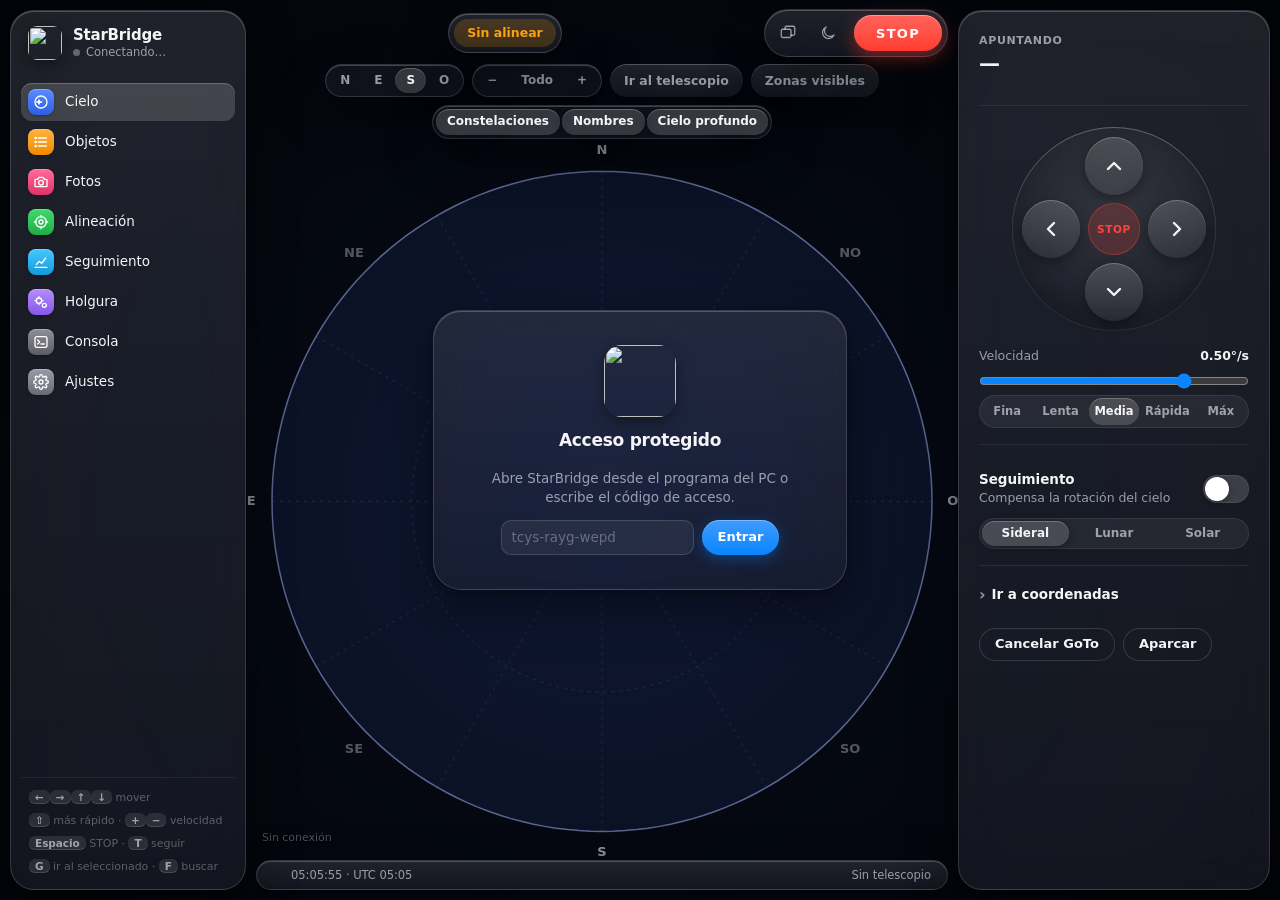
==== commit 3a5de968: "StarBridge 0.6.0" ====
--- a/desktop/src/main/resources/desk/desk.html
+++ b/desktop/src/main/resources/desk/desk.html
@@ -278,6 +278,12 @@
             <label class="inline">Aproximación final (°)<input id="approach" type="number" min="0" max="3" step="0.1"></label>
           </div>
           <div class="card">
+            <div class="card-title">Tu telescopio</div>
+            <label class="inline">Abertura<select id="aperture" data-no-i18n><option value="60">60 mm · LCM 60, NexStar 60GT</option><option value="70">70 mm · SkyProdigy 70</option><option value="80">80 mm · NexStar 80GT, LCM 80</option><option value="90">90 mm · NexStar 90SLT, Cosmos 90GT</option><option value="102">102 mm · NexStar 102SLT, 4SE</option><option value="114">114 mm · NexStar 114SLT, LCM 114</option><option value="127">127 mm · NexStar 127SLT, 5SE</option><option value="130">130 mm · NexStar 130SLT</option><option value="150">150 mm · 6SE, Evolution 6</option><option value="203">203 mm · 8SE, Evolution 8, CPC 800</option><option value="235">235 mm · Evolution 9.25, CPC 925</option><option value="279">279 mm · CPC 1100, C11</option><option value="356">356 mm · C14</option></select></label>
+            <label class="check-line"><input id="listsEaa" type="checkbox"> Listas para fotos (EAA)</label>
+            <p class="muted" id="apertureHint"></p>
+          </div>
+          <div class="card">
             <div class="card-title">Mando y montura</div>
             <div id="mountInfo" class="kv"></div>
             <div id="pcPort" class="pc-port hidden"></div>
--- a/desktop/src/main/resources/desk/desk.css
+++ b/desktop/src/main/resources/desk/desk.css
@@ -601,3 +601,6 @@
 .welcome > .muted { text-align: center; margin: 0 0 16px; }
 .welcome .flow li { margin: 4px 0; color: var(--text-2); }
 .welcome .flow b { color: var(--text); }
+
+/* ---------- Your telescope ---------- */
+.check-line { display: flex; align-items: center; gap: 8px; margin-top: 12px; font-size: 13px; color: var(--text-2); }
